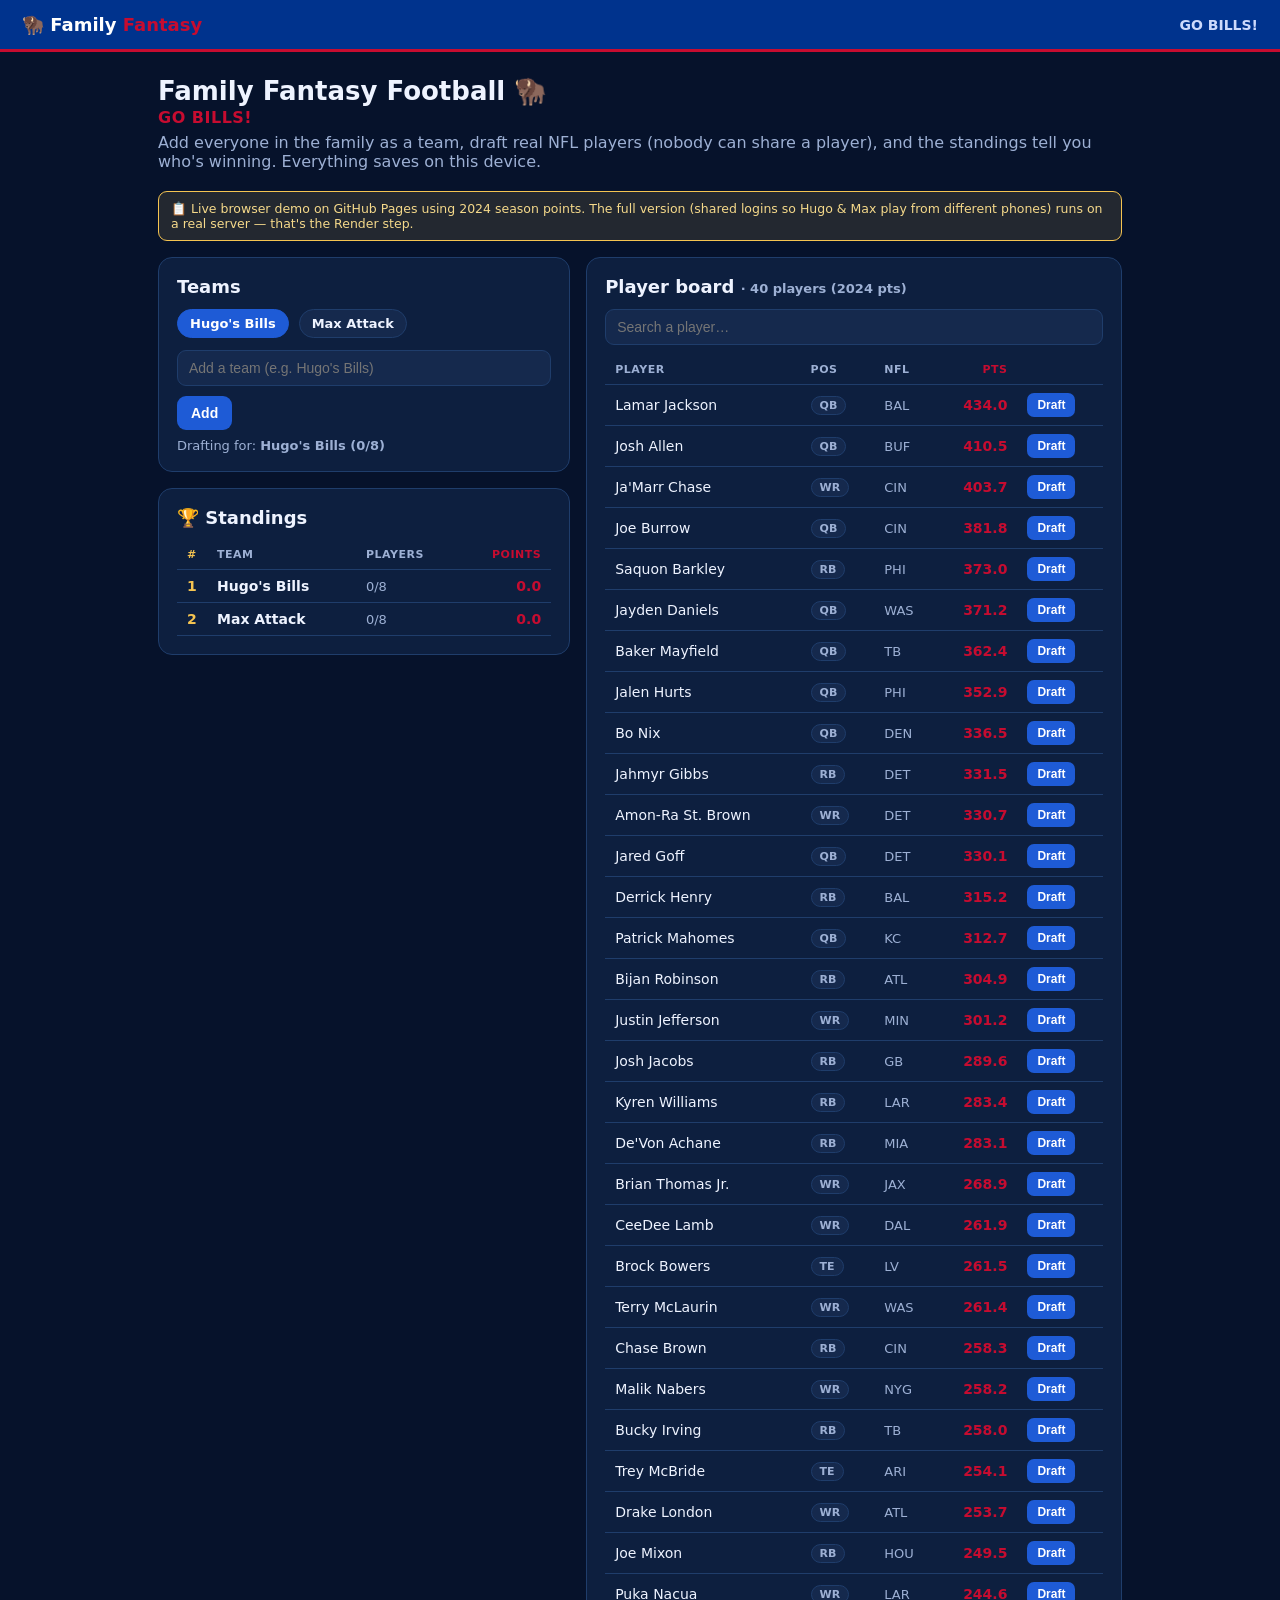
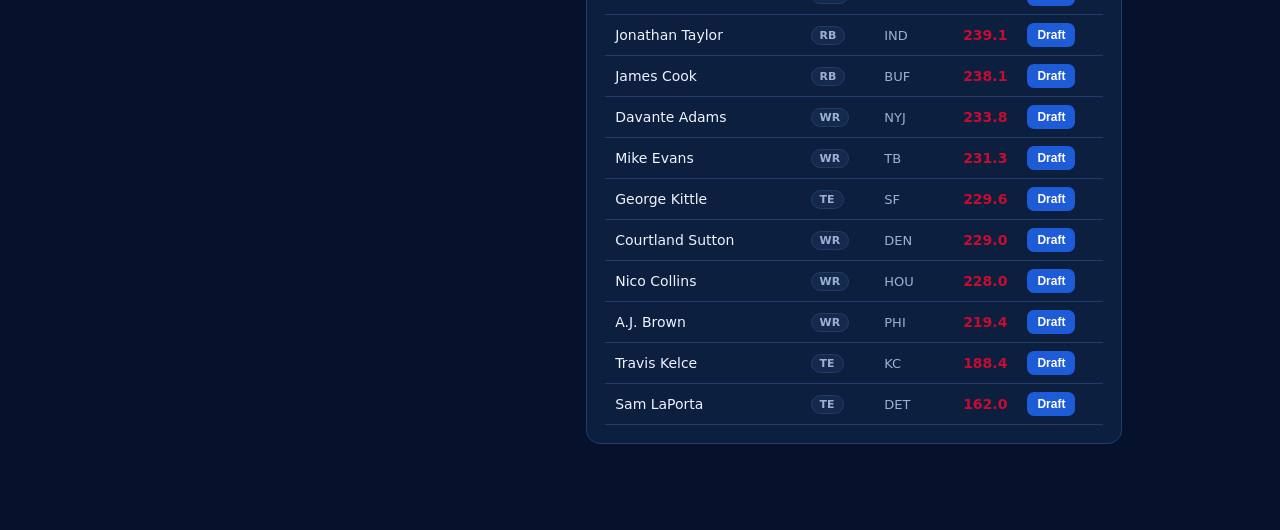
==== docs/index.html @ 278dbba8 "Add browser demo for GitHub Pages (docs/index.html): draft + live standings, Bills theme Co-Authored" ====
<!DOCTYPE html>
<html lang="en">
<head>
<meta charset="UTF-8" />
<meta name="viewport" content="width=device-width, initial-scale=1.0" />
<title>Family Fantasy Football 🦬</title>
<style>
  *,*::before,*::after{box-sizing:border-box;margin:0;padding:0}
  :root{
    --bg:#06122b;--surface:#0d1f3f;--surface2:#15294d;--border:#1f3d6b;
    --text-hi:#eef3ff;--text-lo:#9db0d4;--accent:#1e5bd6;--bills:#00338D;
    --red:#C60C30;--gold:#f5c451;--radius:14px;
    --font:system-ui,-apple-system,'Segoe UI',Roboto,sans-serif;
  }
  html,body{min-height:100%;background:var(--bg);color:var(--text-hi);font-family:var(--font)}
  .nav{display:flex;align-items:center;gap:14px;padding:14px 22px;background:var(--bills);
       border-bottom:3px solid var(--red);position:sticky;top:0;z-index:10}
  .nav .brand{font-weight:800;font-size:18px;color:#fff}
  .nav .brand span{color:var(--red)}
  .nav .spacer{flex:1}
  .nav .who{color:#cddafc;font-size:14px;font-weight:600}
  .wrap{max-width:1000px;margin:0 auto;padding:24px 18px 70px}
  h1{font-size:26px;margin-bottom:2px}
  .go{color:var(--red);font-weight:800;letter-spacing:.5px;margin-bottom:6px}
  p.sub{color:var(--text-lo);margin-bottom:20px}
  .grid{display:grid;grid-template-columns:1fr 1.3fr;gap:16px}
  @media(max-width:760px){.grid{grid-template-columns:1fr}}
  .card{background:var(--surface);border:1px solid var(--border);border-radius:var(--radius);padding:18px;margin-bottom:16px}
  h2{font-size:18px;margin-bottom:12px}
  .btn{background:var(--accent);color:#fff;font-weight:700;border:none;border-radius:9px;padding:9px 14px;font-size:14px;cursor:pointer}
  .btn:hover{filter:brightness(1.1)}
  .btn.small{padding:5px 10px;font-size:12px;border-radius:7px}
  .btn.ghost{background:transparent;border:1px solid var(--border);color:var(--text-hi)}
  .btn.red{background:var(--red)}
  input{width:100%;background:var(--surface2);border:1px solid var(--border);border-radius:9px;padding:9px 11px;color:var(--text-hi);font-size:14px}
  table{width:100%;border-collapse:collapse}
  th,td{text-align:left;padding:8px 10px;border-bottom:1px solid var(--border);font-size:14px}
  th{color:var(--text-lo);font-size:11px;text-transform:uppercase;letter-spacing:.5px}
  .rank{font-weight:800;color:var(--gold);width:30px}
  .pts{font-weight:800;color:var(--red);text-align:right}
  .muted{color:var(--text-lo);font-size:13px}
  .pill{display:inline-block;background:var(--surface2);border:1px solid var(--border);border-radius:999px;padding:2px 8px;font-size:11px;color:var(--text-lo);font-weight:700}
  .leader{outline:2px solid var(--gold);outline-offset:-2px}
  .row{display:flex;gap:10px;flex-wrap:wrap;align-items:center}
  .teamtab{padding:6px 12px;border-radius:999px;border:1px solid var(--border);background:var(--surface2);cursor:pointer;font-weight:700;font-size:13px}
  .teamtab.active{background:var(--accent);border-color:var(--accent);color:#fff}
  .search{margin-bottom:10px}
  .note{background:rgba(245,196,81,.12);border:1px solid var(--gold);color:#f5d98a;padding:9px 12px;border-radius:9px;font-size:12.5px;margin-bottom:16px}
  .full{opacity:.5}
</style>
</head>
<body>
<nav class="nav">
  <div class="brand">🦬 Family <span>Fantasy</span></div>
  <div class="spacer"></div>
  <div class="who">GO BILLS!</div>
</nav>
<div class="wrap">
  <h1>Family Fantasy Football 🦬</h1>
  <div class="go">GO BILLS!</div>
  <p class="sub">Add everyone in the family as a team, draft real NFL players (nobody can share a player),
     and the standings tell you who's winning. Everything saves on this device.</p>

  <div class="note">📋 Live browser demo on GitHub Pages using 2024 season points. The full version
     (shared logins so Hugo &amp; Max play from different phones) runs on a real server — that's the Render step.</div>

  <div class="grid">
    <div>
      <div class="card">
        <h2>Teams</h2>
        <div id="teamtabs" class="row" style="margin-bottom:12px"></div>
        <div class="row">
          <input id="newteam" placeholder="Add a team (e.g. Hugo's Bills)" />
          <button class="btn" onclick="addTeam()">Add</button>
        </div>
        <p class="muted" style="margin-top:8px">Drafting for: <strong id="activeName">—</strong></p>
      </div>

      <div class="card">
        <h2>🏆 Standings</h2>
        <table id="standings"></table>
      </div>
    </div>

    <div class="card">
      <h2>Player board <span class="muted" id="poolcount"></span></h2>
      <input class="search" id="search" placeholder="Search a player…" oninput="renderPool()" />
      <table id="pool"></table>
    </div>
  </div>
</div>

<script>
// ---- mocked top-40 players by ~2024 PPR fantasy points (demo data) ----
const POOL = [
 ["Lamar Jackson","QB","BAL",434.0],["Josh Allen","QB","BUF",410.5],["Jalen Hurts","QB","PHI",352.9],
 ["Joe Burrow","QB","CIN",381.8],["Jared Goff","QB","DET",330.1],["Baker Mayfield","QB","TB",362.4],
 ["Saquon Barkley","RB","PHI",373.0],["Jahmyr Gibbs","RB","DET",331.5],["Derrick Henry","RB","BAL",315.2],
 ["Bijan Robinson","RB","ATL",304.9],["De'Von Achane","RB","MIA",283.1],["James Cook","RB","BUF",238.1],
 ["Ja'Marr Chase","WR","CIN",403.7],["Justin Jefferson","WR","MIN",301.2],["Amon-Ra St. Brown","WR","DET",330.7],
 ["Puka Nacua","WR","LAR",244.6],["Brian Thomas Jr.","WR","JAX",268.9],["Terry McLaurin","WR","WAS",261.4],
 ["Malik Nabers","WR","NYG",258.2],["Drake London","WR","ATL",253.7],["Nico Collins","WR","HOU",228.0],
 ["A.J. Brown","WR","PHI",219.4],["CeeDee Lamb","WR","DAL",261.9],["Mike Evans","WR","TB",231.3],
 ["George Kittle","TE","SF",229.6],["Trey McBride","TE","ARI",254.1],["Brock Bowers","TE","LV",261.5],
 ["Travis Kelce","TE","KC",188.4],["Sam LaPorta","TE","DET",162.0],
 ["Kyren Williams","RB","LAR",283.4],["Josh Jacobs","RB","GB",289.6],["Chase Brown","RB","CIN",258.3],
 ["Bucky Irving","RB","TB",258.0],["Joe Mixon","RB","HOU",249.5],["Jonathan Taylor","RB","IND",239.1],
 ["Jayden Daniels","QB","WAS",371.2],["Patrick Mahomes","QB","KC",312.7],["Bo Nix","QB","DEN",336.5],
 ["Davante Adams","WR","NYJ",233.8],["Courtland Sutton","WR","DEN",229.0],
].map((p,i)=>({id:"p"+i,name:p[0],pos:p[1],team:p[2],pts:p[3]}));

const LIMIT=8;
const KEY="ffl_demo_v1";
let state = load() || {teams:[], active:null};

function load(){ try{return JSON.parse(localStorage.getItem(KEY));}catch(e){return null;} }
function save(){ localStorage.setItem(KEY, JSON.stringify(state)); }

function addTeam(){
  const el=document.getElementById("newteam");
  const name=(el.value||"").trim();
  if(!name) return;
  const id="t"+Date.now();
  state.teams.push({id,name,roster:[]});
  state.active=id; el.value="";
  save(); renderAll();
}
function setActive(id){ state.active=id; save(); renderAll(); }

function takenSet(){ const s=new Set(); state.teams.forEach(t=>t.roster.forEach(pid=>s.add(pid))); return s; }
function activeTeam(){ return state.teams.find(t=>t.id===state.active); }

function draft(pid){
  const t=activeTeam();
  if(!t){ alert("Add a team first!"); return; }
  if(t.roster.length>=LIMIT){ alert("That team's roster is full ("+LIMIT+")."); return; }
  if(takenSet().has(pid)){ alert("That player is already taken in this league."); return; }
  t.roster.push(pid); save(); renderAll();
}
function drop(pid){ const t=activeTeam(); if(!t)return; t.roster=t.roster.filter(x=>x!==pid); save(); renderAll(); }
function byId(pid){ return POOL.find(p=>p.id===pid); }

function renderTabs(){
  const c=document.getElementById("teamtabs");
  if(!state.teams.length){ c.innerHTML='<span class="muted">No teams yet — add one below.</span>'; }
  else c.innerHTML = state.teams.map(t=>
    `<span class="teamtab ${t.id===state.active?'active':''}" onclick="setActive('${t.id}')">${esc(t.name)}</span>`).join("");
  const a=activeTeam();
  document.getElementById("activeName").textContent = a? a.name+" ("+a.roster.length+"/"+LIMIT+")" : "—";
}

function renderStandings(){
  const rows = state.teams.map(t=>{
    const total = t.roster.reduce((s,pid)=>s+(byId(pid)?.pts||0),0);
    return {t, total};
  }).sort((a,b)=>b.total-a.total);
  const el=document.getElementById("standings");
  if(!rows.length){ el.innerHTML='<tr><td class="muted">Add teams and draft players to see standings.</td></tr>'; return; }
  let h='<tr><th class="rank">#</th><th>Team</th><th>Players</th><th class="pts">Points</th></tr>';
  rows.forEach((r,i)=>{
    const lead = i===0 && r.total>0;
    h+=`<tr class="${lead?'leader':''}"><td class="rank">${i+1}</td>`+
       `<td><strong>${esc(r.t.name)}</strong> ${lead?'<span class="pill" style="color:var(--gold)">Leader</span>':''}</td>`+
       `<td class="muted">${r.t.roster.length}/${LIMIT}</td>`+
       `<td class="pts">${r.total.toFixed(1)}</td></tr>`;
    r.t.roster.forEach(pid=>{const p=byId(pid); if(!p)return;
      h+=`<tr><td></td><td class="muted">${esc(p.name)} <span class="pill">${p.pos}</span> ${p.team}</td>`+
         `<td></td><td class="pts" style="color:var(--text-lo);font-weight:600">${p.pts.toFixed(1)} `+
         `<button class="btn small ghost" onclick="drop('${pid}')">✕</button></td></tr>`;
    });
  });
  el.innerHTML=h;
}

function renderPool(){
  const q=(document.getElementById("search").value||"").toLowerCase();
  const taken=takenSet();
  const t=activeTeam();
  const full = t && t.roster.length>=LIMIT;
  const list=POOL.slice().sort((a,b)=>b.pts-a.pts).filter(p=>!q||p.name.toLowerCase().includes(q));
  document.getElementById("poolcount").textContent="· "+POOL.length+" players (2024 pts)";
  let h='<tr><th>Player</th><th>Pos</th><th>NFL</th><th class="pts">Pts</th><th></th></tr>';
  list.forEach(p=>{
    const isTaken=taken.has(p.id);
    let act;
    if(isTaken) act='<span class="pill">Taken</span>';
    else if(full) act='<span class="muted">Full</span>';
    else act=`<button class="btn small" onclick="draft('${p.id}')">Draft</button>`;
    h+=`<tr class="${isTaken?'full':''}"><td>${esc(p.name)}</td><td><span class="pill">${p.pos}</span></td>`+
       `<td class="muted">${p.team}</td><td class="pts">${p.pts.toFixed(1)}</td><td>${act}</td></tr>`;
  });
  document.getElementById("pool").innerHTML=h;
}

function esc(s){return (s+"").replace(/[&<>"']/g,c=>({"&":"&amp;","<":"&lt;",">":"&gt;",'"':"&quot;","'":"&#39;"}[c]));}
function renderAll(){ renderTabs(); renderStandings(); renderPool(); }

// seed two teams the first time so it's not empty
if(!state.teams.length){
  state.teams=[{id:"t1",name:"Hugo's Bills",roster:[]},{id:"t2",name:"Max Attack",roster:[]}];
  state.active="t1"; save();
}
renderAll();
</script>
</body>
</html>
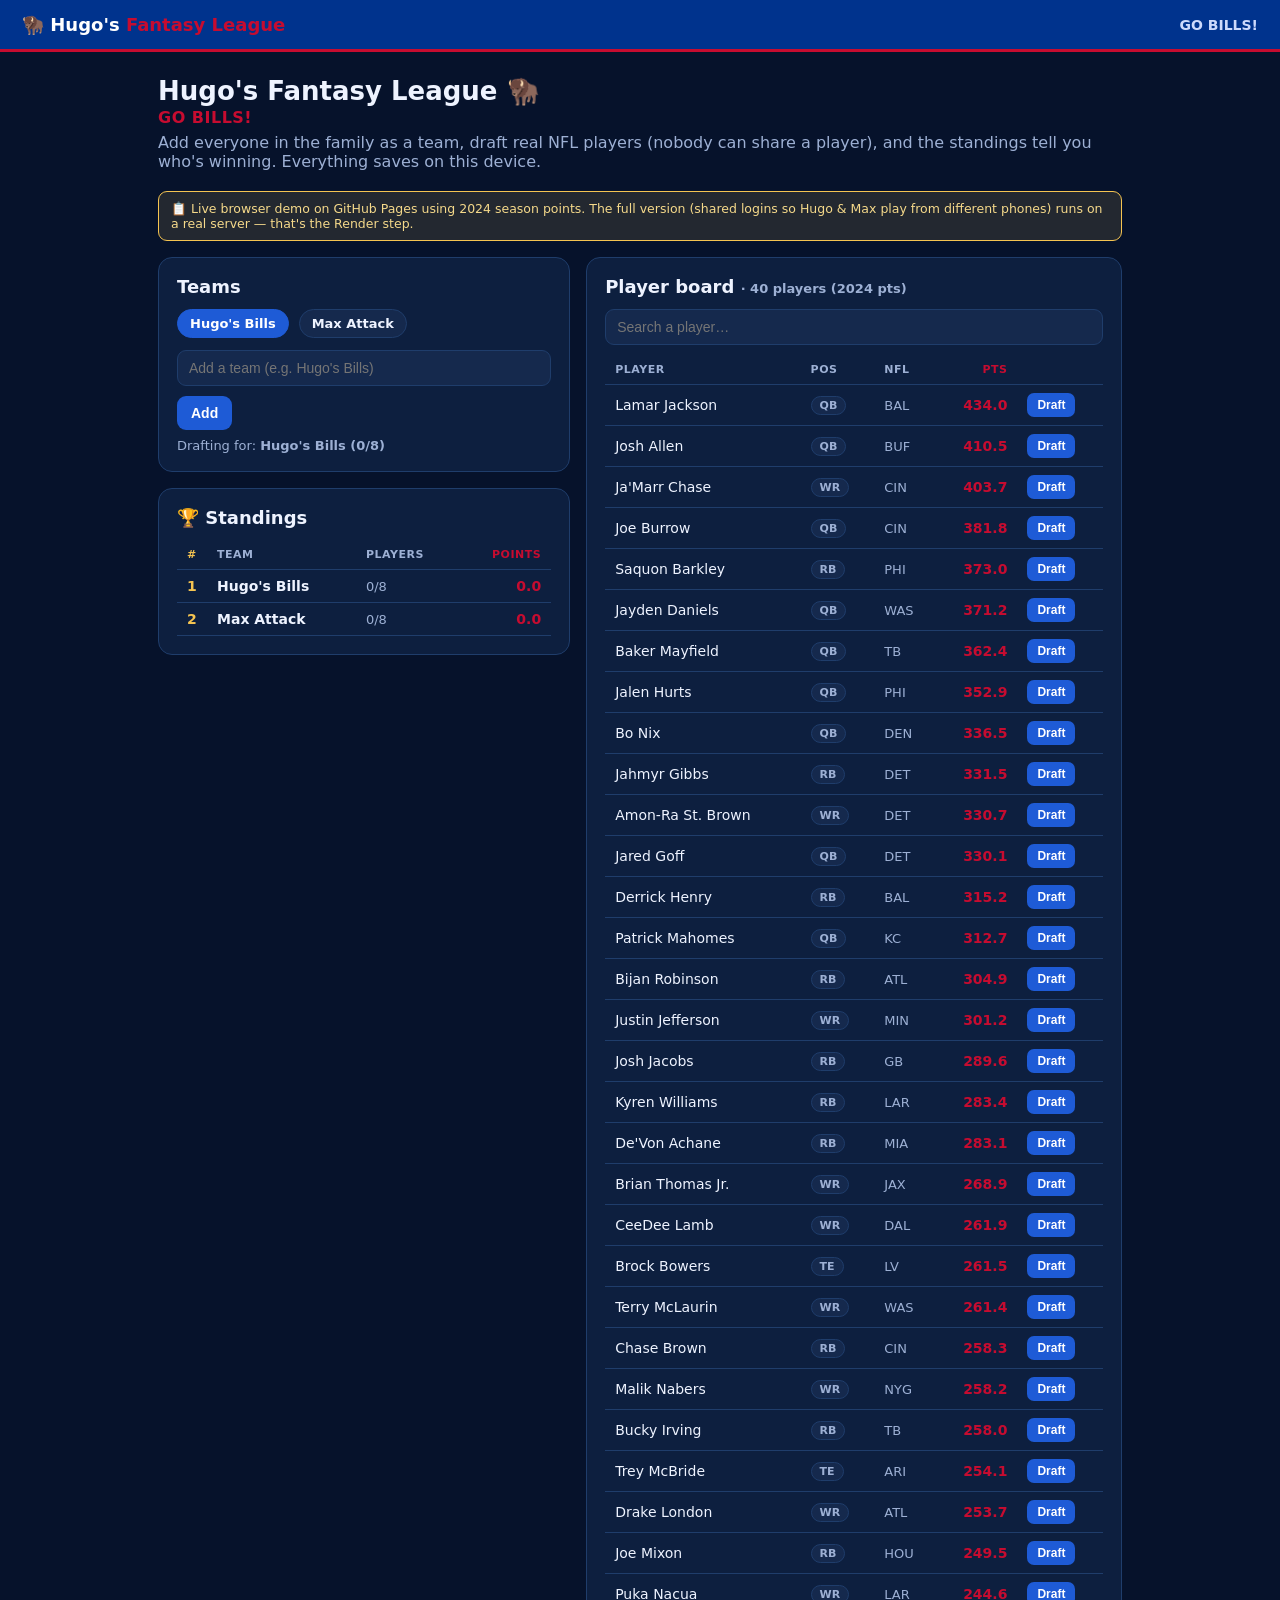
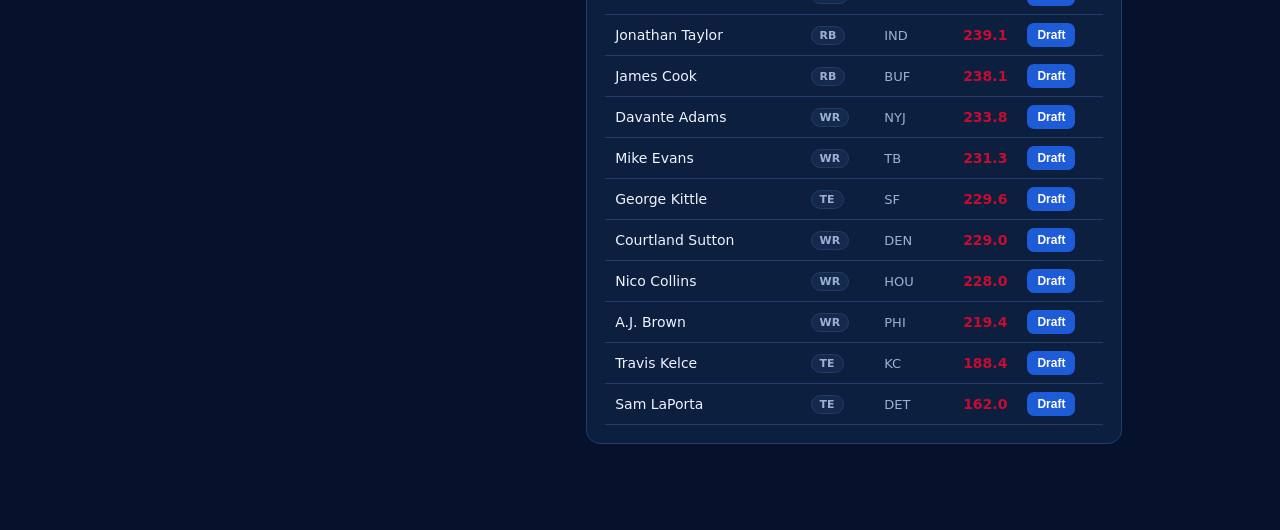
==== commit 703e6340: "Rename to Hugo's Fantasy League; add Fly Dockerfile + fly.toml + env DB path Co-Authored-By: Claude " ====
--- a/docs/index.html
+++ b/docs/index.html
@@ -3,7 +3,7 @@
 <head>
 <meta charset="UTF-8" />
 <meta name="viewport" content="width=device-width, initial-scale=1.0" />
-<title>Family Fantasy Football 🦬</title>
+<title>Hugo's Fantasy League 🦬</title>
 <style>
   *,*::before,*::after{box-sizing:border-box;margin:0;padding:0}
   :root{
@@ -51,12 +51,12 @@
 </head>
 <body>
 <nav class="nav">
-  <div class="brand">🦬 Family <span>Fantasy</span></div>
+  <div class="brand">🦬 Hugo's <span>Fantasy League</span></div>
   <div class="spacer"></div>
   <div class="who">GO BILLS!</div>
 </nav>
 <div class="wrap">
-  <h1>Family Fantasy Football 🦬</h1>
+  <h1>Hugo's Fantasy League 🦬</h1>
   <div class="go">GO BILLS!</div>
   <p class="sub">Add everyone in the family as a team, draft real NFL players (nobody can share a player),
      and the standings tell you who's winning. Everything saves on this device.</p>
